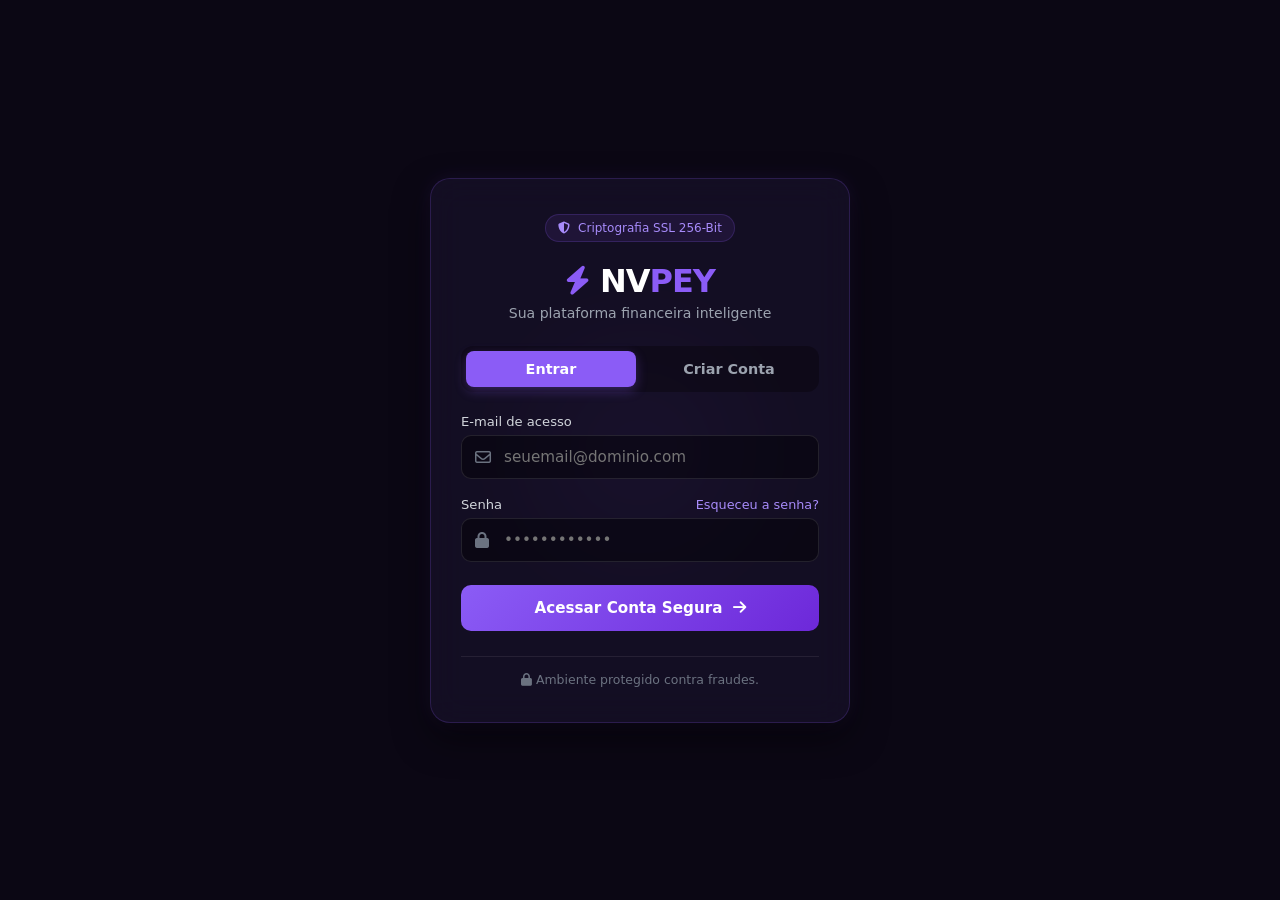
==== index.html @ 15e42b4c "Add files via upload" ====
<!DOCTYPE html>
<html lang="pt-BR">
<head>
    <meta charset="UTF-8">
    <meta name="viewport" content="width=device-width, initial-scale=1.0">
    <title>NVPEY | Banco Digital</title>
    <link rel="stylesheet" href="https://cdnjs.cloudflare.com/ajax/libs/font-awesome/6.4.0/css/all.min.css" />
    <link rel="stylesheet" href="login-style.css">
</head>
<body>

    <div class="bg-glow"></div>

    <main class="login-clean-container">

        <div class="security-badge">
            <i class="fa-solid fa-shield-halved"></i>
            <span>Criptografia SSL 256-Bit</span>
        </div>

        <header class="login-header">
            <div class="logo">
                <i class="fa-solid fa-bolt"></i>
                <h1>NV<span>PEY</span></h1>
            </div>
            <p>Sua plataforma financeira inteligente</p>
        </header>

        <!-- NAVEGAÇÃO ENTRE ABAS -->
        <div class="auth-tabs">
            <button class="tab-btn active" onclick="switchTab('login')">Entrar</button>
            <button class="tab-btn" onclick="switchTab('register')">Criar Conta</button>
        </div>

        <!-- FORMULÁRIO 1: LOGIN -->
        <form id="loginForm" class="auth-form active" onsubmit="handleLogin(event)">
            <div class="input-field">
                <label for="loginEmail">E-mail de acesso</label>
                <div class="input-box">
                    <i class="fa-regular fa-envelope input-icon"></i>
                    <input type="email" id="loginEmail" placeholder="seuemail@dominio.com" required>
                </div>
            </div>

            <div class="input-field">
                <div class="label-row">
                    <label for="loginPassword">Senha</label>
                    <a href="#" class="forgot-pass" onclick="switchTab('forgot'); return false;">Esqueceu a senha?</a>
                </div>
                <div class="input-box">
                    <i class="fa-solid fa-lock input-icon"></i>
                    <input type="password" id="loginPassword" placeholder="••••••••••••" required minlength="6">
                </div>
            </div>

            <button type="submit" class="btn-primary">
                <span>Acessar Conta Segura</span>
                <i class="fa-solid fa-arrow-right"></i>
            </button>
        </form>

        <!-- FORMULÁRIO 2: CRIAR CONTA -->
        <form id="registerForm" class="auth-form" onsubmit="handleRegister(event)">
            <div class="input-field">
                <label for="regName">Nome Completo</label>
                <div class="input-box">
                    <i class="fa-regular fa-user input-icon"></i>
                    <input type="text" id="regName" placeholder="Seu nome completo" required>
                </div>
            </div>

            <div class="input-field">
                <label for="regEmail">E-mail de cadastro</label>
                <div class="input-box">
                    <i class="fa-regular fa-envelope input-icon"></i>
                    <input type="email" id="regEmail" placeholder="seuemail@dominio.com" required>
                </div>
            </div>

            <div class="input-field">
                <label for="regPassword">Crie uma Senha</label>
                <div class="input-box">
                    <i class="fa-solid fa-lock input-icon"></i>
                    <input type="password" id="regPassword" placeholder="Mínimo 6 caracteres" required minlength="6">
                </div>
            </div>

            <button type="submit" class="btn-primary">
                <span>Cadastrar e Entrar</span>
                <i class="fa-solid fa-user-plus"></i>
            </button>
        </form>

        <!-- FORMULÁRIO 3: ESQUECI A SENHA -->
        <form id="forgotForm" class="auth-form" onsubmit="handleForgot(event)">
            <p class="form-desc">Digite seu e-mail cadastrado. Enviaremos um link para redefinir sua senha.</p>
            
            <div class="input-field">
                <label for="forgotEmail">E-mail de acesso</label>
                <div class="input-box">
                    <i class="fa-regular fa-envelope input-icon"></i>
                    <input type="email" id="forgotEmail" placeholder="seuemail@dominio.com" required>
                </div>
            </div>

            <button type="submit" class="btn-primary">
                <span>Enviar Link de Recuperação</span>
                <i class="fa-solid fa-paper-plane"></i>
            </button>

            <button type="button" class="btn-secondary" onclick="switchTab('login')">
                Voltar para o Login
            </button>
        </form>

        <footer class="login-footer">
            <p><i class="fa-solid fa-lock"></i> Ambiente protegido contra fraudes.</p>
        </footer>

    </main>

    <script src="mascote.js"></script>
</body>
</html>
---- login-style.css ----
* {
    margin: 0;
    padding: 0;
    box-sizing: border-box;
    font-family: 'Segoe UI', system-ui, -apple-system, sans-serif;
}

body {
    background-color: #0b0714;
    color: #ffffff;
    min-height: 100vh;
    display: flex;
    justify-content: center;
    align-items: center;
    padding: 20px;
    position: relative;
    overflow-x: hidden;
}

.bg-glow {
    position: absolute;
    width: 350px;
    height: 350px;
    background: radial-gradient(circle, rgba(139, 92, 246, 0.25) 0%, rgba(0, 0, 0, 0) 70%);
    top: 50%;
    left: 50%;
    transform: translate(-50%, -50%);
    pointer-events: none;
    z-index: 0;
}

.login-clean-container {
    background: rgba(22, 16, 38, 0.85);
    backdrop-filter: blur(16px);
    -webkit-backdrop-filter: blur(16px);
    border: 1px solid rgba(139, 92, 246, 0.2);
    border-radius: 20px;
    width: 100%;
    max-width: 420px;
    padding: 35px 30px;
    box-shadow: 0 15px 35px rgba(0, 0, 0, 0.5), 0 0 20px rgba(139, 92, 246, 0.1);
    position: relative;
    z-index: 1;
}

.security-badge {
    display: flex;
    align-items: center;
    justify-content: center;
    gap: 8px;
    font-size: 0.75rem;
    color: #a78bfa;
    background: rgba(139, 92, 246, 0.1);
    padding: 6px 12px;
    border-radius: 20px;
    border: 1px solid rgba(139, 92, 246, 0.2);
    margin: 0 auto 20px auto;
    width: fit-content;
}

.login-header {
    text-align: center;
    margin-bottom: 25px;
}

.logo {
    display: flex;
    align-items: center;
    justify-content: center;
    gap: 10px;
    font-size: 1.8rem;
    color: #8b5cf6;
}

.logo h1 {
    font-size: 2rem;
    font-weight: 800;
    letter-spacing: -1px;
    color: #fff;
}

.logo span {
    color: #8b5cf6;
}

.login-header p {
    color: #9ca3af;
    font-size: 0.88rem;
    margin-top: 5px;
}

.auth-tabs {
    display: flex;
    gap: 8px;
    background: rgba(0, 0, 0, 0.3);
    padding: 5px;
    border-radius: 12px;
    margin-bottom: 22px;
}

.tab-btn {
    flex: 1;
    padding: 10px;
    border: none;
    background: transparent;
    color: #9ca3af;
    border-radius: 8px;
    cursor: pointer;
    font-weight: 600;
    font-size: 0.9rem;
    transition: all 0.3s ease;
}

.tab-btn.active {
    background: #8b5cf6;
    color: #ffffff;
    box-shadow: 0 4px 12px rgba(139, 92, 246, 0.3);
}

.auth-form {
    display: none;
    flex-direction: column;
    gap: 18px;
}

.auth-form.active {
    display: flex;
}

.form-desc {
    font-size: 0.85rem;
    color: #9ca3af;
    line-height: 1.4;
    text-align: center;
}

.input-field {
    display: flex;
    flex-direction: column;
    gap: 6px;
}

.label-row {
    display: flex;
    justify-content: space-between;
    align-items: center;
}

label {
    font-size: 0.82rem;
    color: #d1d5db;
    font-weight: 500;
}

.forgot-pass {
    font-size: 0.8rem;
    color: #a78bfa;
    text-decoration: none;
    transition: color 0.2s;
}

.forgot-pass:hover {
    color: #c4b5fd;
    text-decoration: underline;
}

.input-box {
    position: relative;
    display: flex;
    align-items: center;
}

.input-icon {
    position: absolute;
    left: 14px;
    color: #6b7280;
    font-size: 1rem;
}

.input-box input {
    width: 100%;
    padding: 12px 14px 12px 42px;
    background: rgba(0, 0, 0, 0.4);
    border: 1px solid rgba(255, 255, 255, 0.1);
    border-radius: 10px;
    color: #fff;
    font-size: 0.95rem;
    outline: none;
    transition: border-color 0.3s;
}

.input-box input:focus {
    border-color: #8b5cf6;
    box-shadow: 0 0 8px rgba(139, 92, 246, 0.3);
}

.btn-primary {
    background: linear-gradient(135deg, #8b5cf6 0%, #6d28d9 100%);
    color: #fff;
    border: none;
    padding: 14px;
    border-radius: 10px;
    font-size: 0.95rem;
    font-weight: 600;
    cursor: pointer;
    display: flex;
    align-items: center;
    justify-content: center;
    gap: 10px;
    margin-top: 5px;
    transition: transform 0.2s, box-shadow 0.2s;
}

.btn-primary:hover {
    transform: translateY(-2px);
    box-shadow: 0 6px 20px rgba(139, 92, 246, 0.4);
}

.btn-secondary {
    background: transparent;
    border: 1px solid rgba(255, 255, 255, 0.15);
    color: #d1d5db;
    padding: 12px;
    border-radius: 10px;
    font-size: 0.9rem;
    cursor: pointer;
    transition: background 0.2s;
}

.btn-secondary:hover {
    background: rgba(255, 255, 255, 0.05);
}

.login-footer {
    margin-top: 25px;
    text-align: center;
    border-top: 1px solid rgba(255, 255, 255, 0.08);
    padding-top: 15px;
}

.login-footer p {
    font-size: 0.78rem;
    color: #6b7280;
}
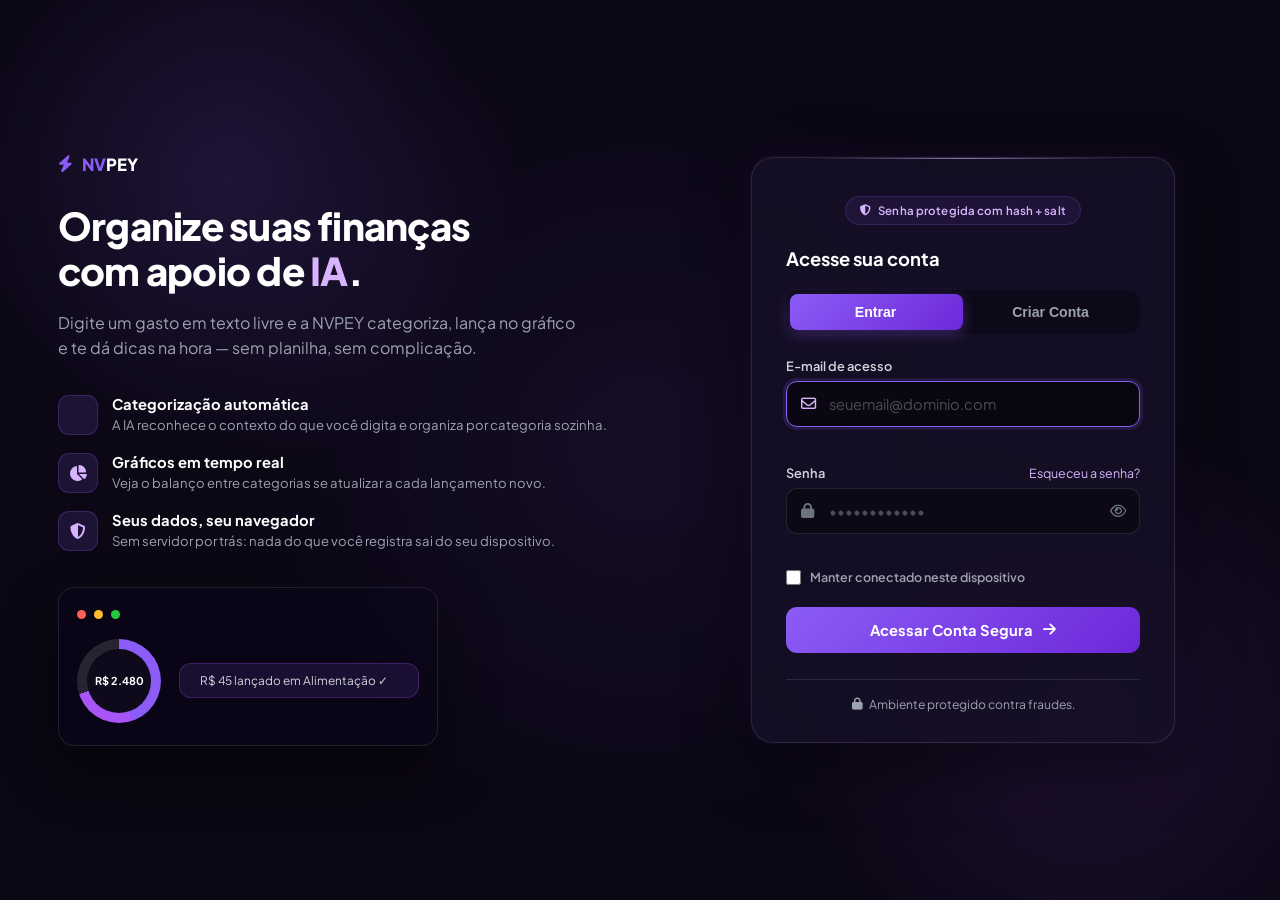
==== commit acafcc2a: "Add files via upload" ====
--- a/index.html
+++ b/index.html
@@ -3,121 +3,275 @@
 <head>
     <meta charset="UTF-8">
     <meta name="viewport" content="width=device-width, initial-scale=1.0">
-    <title>NVPEY | Banco Digital</title>
+    <title>NVPEY | Organize suas finanças com IA</title>
+    <meta name="description" content="NVPEY é uma plataforma financeira inteligente que categoriza seus gastos automaticamente com IA. Seus dados ficam só no seu navegador.">
+
+    <link rel="icon" href="data:image/svg+xml,%3Csvg xmlns='http://www.w3.org/2000/svg' viewBox='0 0 100 100'%3E%3Crect width='100' height='100' rx='22' fill='%238b5cf6'/%3E%3Cpath d='M55 20 L32 56 H48 L44 82 L70 42 H53 Z' fill='white'/%3E%3C/svg%3E">
+
+    <link rel="preconnect" href="https://fonts.googleapis.com">
+    <link rel="preconnect" href="https://fonts.gstatic.com" crossorigin>
+    <link href="https://fonts.googleapis.com/css2?family=Plus+Jakarta+Sans:wght@400;500;600;700;800&display=swap" rel="stylesheet">
     <link rel="stylesheet" href="https://cdnjs.cloudflare.com/ajax/libs/font-awesome/6.4.0/css/all.min.css" />
     <link rel="stylesheet" href="login-style.css">
 </head>
 <body>
 
-    <div class="bg-glow"></div>
-
-    <main class="login-clean-container">
-
-        <div class="security-badge">
-            <i class="fa-solid fa-shield-halved"></i>
-            <span>Criptografia SSL 256-Bit</span>
-        </div>
-
-        <header class="login-header">
-            <div class="logo">
+    <div class="bg-grid" aria-hidden="true"></div>
+    <div class="bg-glow" aria-hidden="true"></div>
+
+    <div class="toast-stack" id="toastStack" aria-live="polite"></div>
+
+    <div class="page-shell">
+
+        <!-- COLUNA DE APRESENTAÇÃO DO PRODUTO -->
+        <section class="showcase-panel">
+            <div class="showcase-logo">
                 <i class="fa-solid fa-bolt"></i>
-                <h1>NV<span>PEY</span></h1>
-            </div>
-            <p>Sua plataforma financeira inteligente</p>
-        </header>
-
-        <!-- NAVEGAÇÃO ENTRE ABAS -->
-        <div class="auth-tabs">
-            <button class="tab-btn active" onclick="switchTab('login')">Entrar</button>
-            <button class="tab-btn" onclick="switchTab('register')">Criar Conta</button>
-        </div>
-
-        <!-- FORMULÁRIO 1: LOGIN -->
-        <form id="loginForm" class="auth-form active" onsubmit="handleLogin(event)">
-            <div class="input-field">
-                <label for="loginEmail">E-mail de acesso</label>
-                <div class="input-box">
-                    <i class="fa-regular fa-envelope input-icon"></i>
-                    <input type="email" id="loginEmail" placeholder="seuemail@dominio.com" required>
-                </div>
-            </div>
-
-            <div class="input-field">
-                <div class="label-row">
-                    <label for="loginPassword">Senha</label>
-                    <a href="#" class="forgot-pass" onclick="switchTab('forgot'); return false;">Esqueceu a senha?</a>
-                </div>
-                <div class="input-box">
-                    <i class="fa-solid fa-lock input-icon"></i>
-                    <input type="password" id="loginPassword" placeholder="••••••••••••" required minlength="6">
-                </div>
-            </div>
-
-            <button type="submit" class="btn-primary">
-                <span>Acessar Conta Segura</span>
-                <i class="fa-solid fa-arrow-right"></i>
-            </button>
-        </form>
-
-        <!-- FORMULÁRIO 2: CRIAR CONTA -->
-        <form id="registerForm" class="auth-form" onsubmit="handleRegister(event)">
-            <div class="input-field">
-                <label for="regName">Nome Completo</label>
-                <div class="input-box">
-                    <i class="fa-regular fa-user input-icon"></i>
-                    <input type="text" id="regName" placeholder="Seu nome completo" required>
-                </div>
-            </div>
-
-            <div class="input-field">
-                <label for="regEmail">E-mail de cadastro</label>
-                <div class="input-box">
-                    <i class="fa-regular fa-envelope input-icon"></i>
-                    <input type="email" id="regEmail" placeholder="seuemail@dominio.com" required>
-                </div>
-            </div>
-
-            <div class="input-field">
-                <label for="regPassword">Crie uma Senha</label>
-                <div class="input-box">
-                    <i class="fa-solid fa-lock input-icon"></i>
-                    <input type="password" id="regPassword" placeholder="Mínimo 6 caracteres" required minlength="6">
-                </div>
-            </div>
-
-            <button type="submit" class="btn-primary">
-                <span>Cadastrar e Entrar</span>
-                <i class="fa-solid fa-user-plus"></i>
-            </button>
-        </form>
-
-        <!-- FORMULÁRIO 3: ESQUECI A SENHA -->
-        <form id="forgotForm" class="auth-form" onsubmit="handleForgot(event)">
-            <p class="form-desc">Digite seu e-mail cadastrado. Enviaremos um link para redefinir sua senha.</p>
-            
-            <div class="input-field">
-                <label for="forgotEmail">E-mail de acesso</label>
-                <div class="input-box">
-                    <i class="fa-regular fa-envelope input-icon"></i>
-                    <input type="email" id="forgotEmail" placeholder="seuemail@dominio.com" required>
-                </div>
-            </div>
-
-            <button type="submit" class="btn-primary">
-                <span>Enviar Link de Recuperação</span>
-                <i class="fa-solid fa-paper-plane"></i>
-            </button>
-
-            <button type="button" class="btn-secondary" onclick="switchTab('login')">
-                Voltar para o Login
-            </button>
-        </form>
-
-        <footer class="login-footer">
-            <p><i class="fa-solid fa-lock"></i> Ambiente protegido contra fraudes.</p>
-        </footer>
-
-    </main>
+                <span>NV<em>PEY</em></span>
+            </div>
+
+            <h1 class="showcase-title">Organize suas finanças<br>com apoio de <span>IA</span>.</h1>
+            <p class="showcase-desc">
+                Digite um gasto em texto livre e a NVPEY categoriza, lança no gráfico
+                e te dá dicas na hora — sem planilha, sem complicação.
+            </p>
+
+            <ul class="feature-list">
+                <li>
+                    <div class="feature-icon"><i class="fa-solid fa-brain-circuit"></i></div>
+                    <div>
+                        <h3>Categorização automática</h3>
+                        <p>A IA reconhece o contexto do que você digita e organiza por categoria sozinha.</p>
+                    </div>
+                </li>
+                <li>
+                    <div class="feature-icon"><i class="fa-solid fa-chart-pie"></i></div>
+                    <div>
+                        <h3>Gráficos em tempo real</h3>
+                        <p>Veja o balanço entre categorias se atualizar a cada lançamento novo.</p>
+                    </div>
+                </li>
+                <li>
+                    <div class="feature-icon"><i class="fa-solid fa-shield-halved"></i></div>
+                    <div>
+                        <h3>Seus dados, seu navegador</h3>
+                        <p>Sem servidor por trás: nada do que você registra sai do seu dispositivo.</p>
+                    </div>
+                </li>
+            </ul>
+
+            <!-- MOCKUP DECORATIVO DO PAINEL -->
+            <div class="preview-mockup" aria-hidden="true">
+                <div class="preview-dot red"></div>
+                <div class="preview-dot yellow"></div>
+                <div class="preview-dot green"></div>
+
+                <div class="preview-body">
+                    <div class="preview-ring">
+                        <span>R$ 2.480</span>
+                    </div>
+                    <div class="preview-chat">
+                        <div class="preview-bubble">
+                            <i class="fa-solid fa-brain-circuit"></i>
+                            <span>R$ 45 lançado em Alimentação ✓</span>
+                        </div>
+                    </div>
+                </div>
+            </div>
+        </section>
+
+        <!-- COLUNA DE AUTENTICAÇÃO -->
+        <main class="login-clean-container">
+
+            <div class="security-badge">
+                <i class="fa-solid fa-shield-halved"></i>
+                <span>Senha protegida com hash + salt</span>
+            </div>
+
+            <header class="login-header login-header-compact">
+                <p>Acesse sua conta</p>
+            </header>
+
+            <!-- NAVEGAÇÃO ENTRE ABAS -->
+            <div class="auth-tabs" id="authTabs">
+                <button type="button" class="tab-btn active" data-tab="login" onclick="switchTab('login')">Entrar</button>
+                <button type="button" class="tab-btn" data-tab="register" onclick="switchTab('register')">Criar Conta</button>
+            </div>
+
+            <!-- FORMULÁRIO 1: LOGIN -->
+            <form id="loginForm" class="auth-form active" onsubmit="handleLogin(event)" novalidate>
+                <div class="input-field">
+                    <label for="loginEmail">E-mail de acesso</label>
+                    <div class="input-box">
+                        <i class="fa-regular fa-envelope input-icon"></i>
+                        <input
+                            type="email"
+                            id="loginEmail"
+                            name="email"
+                            placeholder="seuemail@dominio.com"
+                            autocomplete="email"
+                            inputmode="email"
+                            required>
+                    </div>
+                    <span class="field-hint" id="loginEmailHint"></span>
+                </div>
+
+                <div class="input-field">
+                    <div class="label-row">
+                        <label for="loginPassword">Senha</label>
+                        <a href="#" class="forgot-pass" onclick="switchTab('forgot'); return false;">Esqueceu a senha?</a>
+                    </div>
+                    <div class="input-box">
+                        <i class="fa-solid fa-lock input-icon"></i>
+                        <input
+                            type="password"
+                            id="loginPassword"
+                            name="password"
+                            placeholder="••••••••••••"
+                            autocomplete="current-password"
+                            required
+                            minlength="6">
+                        <button type="button" class="toggle-pass" data-target="loginPassword" aria-label="Mostrar senha">
+                            <i class="fa-regular fa-eye"></i>
+                        </button>
+                    </div>
+                    <span class="field-hint" id="loginPasswordHint"></span>
+                </div>
+
+                <label class="checkbox-row">
+                    <input type="checkbox" id="rememberMe">
+                    <span>Manter conectado neste dispositivo</span>
+                </label>
+
+                <button type="submit" class="btn-primary" id="loginSubmitBtn">
+                    <span class="btn-label">Acessar Conta Segura</span>
+                    <i class="fa-solid fa-arrow-right"></i>
+                    <span class="spinner"></span>
+                </button>
+            </form>
+
+            <!-- FORMULÁRIO 2: CRIAR CONTA -->
+            <form id="registerForm" class="auth-form" onsubmit="handleRegister(event)" novalidate>
+                <div class="input-field">
+                    <label for="regName">Nome completo</label>
+                    <div class="input-box">
+                        <i class="fa-regular fa-user input-icon"></i>
+                        <input
+                            type="text"
+                            id="regName"
+                            name="name"
+                            placeholder="Seu nome completo"
+                            autocomplete="name"
+                            required>
+                    </div>
+                </div>
+
+                <div class="input-field">
+                    <label for="regEmail">E-mail de cadastro</label>
+                    <div class="input-box">
+                        <i class="fa-regular fa-envelope input-icon"></i>
+                        <input
+                            type="email"
+                            id="regEmail"
+                            name="email"
+                            placeholder="seuemail@dominio.com"
+                            autocomplete="email"
+                            inputmode="email"
+                            required>
+                    </div>
+                    <span class="field-hint" id="regEmailHint"></span>
+                </div>
+
+                <div class="input-field">
+                    <label for="regPassword">Crie uma senha</label>
+                    <div class="input-box">
+                        <i class="fa-solid fa-lock input-icon"></i>
+                        <input
+                            type="password"
+                            id="regPassword"
+                            name="new-password"
+                            placeholder="Mínimo 6 caracteres"
+                            autocomplete="new-password"
+                            required
+                            minlength="6">
+                        <button type="button" class="toggle-pass" data-target="regPassword" aria-label="Mostrar senha">
+                            <i class="fa-regular fa-eye"></i>
+                        </button>
+                    </div>
+                    <div class="strength-meter" id="strengthMeter" data-level="0">
+                        <span></span><span></span><span></span><span></span>
+                    </div>
+                    <span class="field-hint" id="regPasswordHint">Use letras, números e um símbolo para uma senha forte.</span>
+                </div>
+
+                <div class="input-field">
+                    <label for="regPasswordConfirm">Confirme a senha</label>
+                    <div class="input-box">
+                        <i class="fa-solid fa-lock input-icon"></i>
+                        <input
+                            type="password"
+                            id="regPasswordConfirm"
+                            name="confirm-password"
+                            placeholder="Repita a senha"
+                            autocomplete="new-password"
+                            required
+                            minlength="6">
+                        <button type="button" class="toggle-pass" data-target="regPasswordConfirm" aria-label="Mostrar senha">
+                            <i class="fa-regular fa-eye"></i>
+                        </button>
+                    </div>
+                    <span class="field-hint" id="regPasswordConfirmHint"></span>
+                </div>
+
+                <label class="checkbox-row">
+                    <input type="checkbox" id="acceptTerms" required>
+                    <span>Li e concordo com os termos de uso deste projeto de demonstração.</span>
+                </label>
+
+                <button type="submit" class="btn-primary" id="registerSubmitBtn">
+                    <span class="btn-label">Cadastrar e Entrar</span>
+                    <i class="fa-solid fa-user-plus"></i>
+                    <span class="spinner"></span>
+                </button>
+            </form>
+
+            <!-- FORMULÁRIO 3: ESQUECI A SENHA -->
+            <form id="forgotForm" class="auth-form" onsubmit="handleForgot(event)" novalidate>
+                <p class="form-desc">Digite seu e-mail cadastrado. Se ele existir na nossa base, mostramos os próximos passos para recuperar o acesso.</p>
+
+                <div class="input-field">
+                    <label for="forgotEmail">E-mail de acesso</label>
+                    <div class="input-box">
+                        <i class="fa-regular fa-envelope input-icon"></i>
+                        <input
+                            type="email"
+                            id="forgotEmail"
+                            name="email"
+                            placeholder="seuemail@dominio.com"
+                            autocomplete="email"
+                            inputmode="email"
+                            required>
+                    </div>
+                </div>
+
+                <button type="submit" class="btn-primary" id="forgotSubmitBtn">
+                    <span class="btn-label">Enviar Link de Recuperação</span>
+                    <i class="fa-solid fa-paper-plane"></i>
+                    <span class="spinner"></span>
+                </button>
+
+                <button type="button" class="btn-secondary" onclick="switchTab('login')">
+                    Voltar para o login
+                </button>
+            </form>
+
+            <footer class="login-footer">
+                <p><i class="fa-solid fa-lock"></i> Ambiente protegido contra fraudes.</p>
+            </footer>
+
+        </main>
+
+    </div>
 
     <script src="mascote.js"></script>
 </body>
--- a/login-style.css
+++ b/login-style.css
@@ -1,143 +1,415 @@
+:root {
+    --bg-deep: #0b0714;
+    --purple-main: #8b5cf6;
+    --purple-light: #a855f7;
+    --purple-neon: #d8b4fe;
+    --purple-deep: #6d28d9;
+    --white-pure: #ffffff;
+    --text-muted: #9ca3af;
+    --text-soft: #d1d5db;
+    --border-line: rgba(255, 255, 255, 0.1);
+    --danger: #f87171;
+    --success: #34d399;
+    --card-bg: rgba(22, 16, 38, 0.85);
+}
+
 * {
     margin: 0;
     padding: 0;
     box-sizing: border-box;
-    font-family: 'Segoe UI', system-ui, -apple-system, sans-serif;
 }
 
 body {
-    background-color: #0b0714;
-    color: #ffffff;
+    font-family: 'Plus Jakarta Sans', 'Segoe UI', system-ui, -apple-system, sans-serif;
+    background-color: var(--bg-deep);
+    color: var(--white-pure);
     min-height: 100vh;
     display: flex;
     justify-content: center;
     align-items: center;
-    padding: 20px;
+    padding: 24px;
     position: relative;
     overflow-x: hidden;
 }
 
+::selection { background: var(--purple-main); color: #fff; }
+
+/* ============ AMBIENT BACKGROUND ============ */
 .bg-glow {
-    position: absolute;
-    width: 350px;
-    height: 350px;
-    background: radial-gradient(circle, rgba(139, 92, 246, 0.25) 0%, rgba(0, 0, 0, 0) 70%);
-    top: 50%;
-    left: 50%;
-    transform: translate(-50%, -50%);
+    position: fixed;
+    inset: 0;
     pointer-events: none;
     z-index: 0;
-}
-
+    background:
+        radial-gradient(480px circle at 18% 20%, rgba(139, 92, 246, 0.16), transparent 60%),
+        radial-gradient(520px circle at 85% 80%, rgba(168, 85, 247, 0.12), transparent 60%),
+        radial-gradient(600px circle at 50% 50%, rgba(139, 92, 246, 0.08), transparent 70%);
+    animation: glow-shift 14s ease-in-out infinite alternate;
+    will-change: opacity; /* Otimização GPU */
+}
+@keyframes glow-shift {
+    0% { opacity: 0.85; }
+    100% { opacity: 1; }
+}
+
+.bg-grid {
+    position: fixed;
+    inset: 0;
+    z-index: 0;
+    pointer-events: none;
+    opacity: 0.35;
+    background-image:
+        linear-gradient(rgba(255,255,255,0.025) 1px, transparent 1px),
+        linear-gradient(90deg, rgba(255,255,255,0.025) 1px, transparent 1px);
+    background-size: 42px 42px;
+    mask-image: radial-gradient(circle at 50% 40%, black 0%, transparent 75%);
+    -webkit-mask-image: radial-gradient(circle at 50% 40%, black 0%, transparent 75%);
+}
+
+@media (prefers-reduced-motion: reduce) {
+    .bg-glow { animation: none; }
+}
+
+/* ============ LAYOUT DE DUAS COLUNAS ============ */
+.page-shell {
+    position: relative;
+    z-index: 1;
+    display: grid;
+    grid-template-columns: 1.05fr 0.95fr;
+    gap: 56px;
+    align-items: center;
+    max-width: 1180px;
+    width: 100%;
+    margin: 0 auto;
+}
+
+/* ============ COLUNA DE APRESENTAÇÃO ============ */
+.showcase-panel {
+    padding: 20px 8px;
+}
+
+.showcase-logo {
+    display: flex;
+    align-items: center;
+    gap: 9px;
+    font-size: 1.05rem;
+    font-weight: 800;
+    color: var(--purple-main);
+    margin-bottom: 28px;
+}
+.showcase-logo em { font-style: normal; color: #fff; }
+
+.showcase-title {
+    font-size: clamp(1.9rem, 3vw, 2.5rem);
+    font-weight: 800;
+    line-height: 1.18;
+    letter-spacing: -0.02em;
+    margin: 0 0 16px;
+}
+.showcase-title span { color: var(--purple-neon); }
+
+.showcase-desc {
+    font-size: 1rem;
+    color: var(--text-muted);
+    max-width: 44ch;
+    line-height: 1.6;
+    margin: 0 0 34px;
+}
+
+.feature-list {
+    list-style: none;
+    display: flex;
+    flex-direction: column;
+    gap: 18px;
+    margin: 0 0 36px;
+}
+.feature-list li {
+    display: flex;
+    align-items: flex-start;
+    gap: 14px;
+}
+.feature-icon {
+    width: 40px; height: 40px;
+    flex-shrink: 0;
+    border-radius: 11px;
+    background: rgba(139, 92, 246, 0.14);
+    border: 1px solid rgba(139, 92, 246, 0.25);
+    color: var(--purple-neon);
+    display: flex;
+    align-items: center;
+    justify-content: center;
+    font-size: 1rem;
+}
+.feature-list h3 {
+    font-size: 0.92rem;
+    font-weight: 700;
+    margin: 0 0 2px;
+}
+.feature-list p {
+    font-size: 0.82rem;
+    color: var(--text-muted);
+    line-height: 1.5;
+    margin: 0;
+}
+
+/* Mockup decorativo do painel do app */
+.preview-mockup {
+    background: rgba(10, 5, 24, 0.6);
+    border: 1px solid var(--border-line);
+    border-radius: 16px;
+    padding: 14px 18px 22px;
+    max-width: 380px;
+    box-shadow: 0 24px 60px rgba(0,0,0,0.45);
+}
+.preview-dot {
+    display: inline-block;
+    width: 9px; height: 9px;
+    border-radius: 50%;
+    margin-right: 5px;
+}
+.preview-dot.red { background: #ff5f56; }
+.preview-dot.yellow { background: #ffbd2e; }
+.preview-dot.green { background: #27c93f; }
+
+.preview-body {
+    display: flex;
+    align-items: center;
+    gap: 18px;
+    margin-top: 16px;
+}
+
+.preview-ring {
+    width: 84px; height: 84px;
+    border-radius: 50%;
+    flex-shrink: 0;
+    background: conic-gradient(var(--purple-main) 0% 45%, var(--purple-light) 45% 70%, rgba(255,255,255,0.12) 70% 100%);
+    display: flex;
+    align-items: center;
+    justify-content: center;
+    position: relative;
+}
+.preview-ring::before {
+    content: '';
+    position: absolute;
+    inset: 10px;
+    border-radius: 50%;
+    background: #0e0a1c;
+}
+.preview-ring span {
+    position: relative;
+    font-size: 0.68rem;
+    font-weight: 700;
+    color: #fff;
+}
+
+.preview-chat { flex: 1; }
+.preview-bubble {
+    display: flex;
+    align-items: center;
+    gap: 8px;
+    background: rgba(139, 92, 246, 0.12);
+    border: 1px solid rgba(168, 85, 247, 0.25);
+    padding: 9px 12px;
+    border-radius: 12px;
+    font-size: 0.74rem;
+    color: var(--text-soft);
+}
+.preview-bubble i { color: var(--purple-neon); font-size: 0.8rem; }
+
+@media (max-width: 980px) {
+    .page-shell { grid-template-columns: 1fr; gap: 30px; max-width: 460px; }
+    .showcase-panel { padding: 0; text-align: left; }
+    .preview-mockup { max-width: none; }
+}
+@media (max-width: 620px) {
+    .feature-list { display: none; }
+    .preview-mockup { display: none; }
+}
+
+/* ============ CARD ============ */
 .login-clean-container {
-    background: rgba(22, 16, 38, 0.85);
-    backdrop-filter: blur(16px);
-    -webkit-backdrop-filter: blur(16px);
-    border: 1px solid rgba(139, 92, 246, 0.2);
-    border-radius: 20px;
+    background: var(--card-bg);
+    backdrop-filter: blur(12px); /* Reduzido de 20px para melhorar performance */
+    -webkit-backdrop-filter: blur(12px);
+    border: 1px solid var(--border-line);
+    border-radius: 22px;
     width: 100%;
-    max-width: 420px;
-    padding: 35px 30px;
-    box-shadow: 0 15px 35px rgba(0, 0, 0, 0.5), 0 0 20px rgba(139, 92, 246, 0.1);
+    max-width: 424px;
+    margin: 0 auto;
+    padding: 38px 34px 30px;
+    box-shadow:
+        0 20px 60px rgba(0, 0, 0, 0.55),
+        0 0 0 1px rgba(139, 92, 246, 0.06),
+        0 0 40px rgba(139, 92, 246, 0.08);
     position: relative;
     z-index: 1;
+    animation: card-in 0.5s cubic-bezier(0.16, 1, 0.3, 1);
+    will-change: transform, opacity;
+}
+
+@keyframes card-in {
+    from { opacity: 0; transform: translateY(14px) scale(0.985); }
+    to { opacity: 1; transform: translateY(0) scale(1); }
+}
+
+.login-clean-container::before {
+    content: '';
+    position: absolute;
+    top: 0; left: 14%; right: 14%;
+    height: 1px;
+    background: linear-gradient(90deg, transparent, var(--purple-neon), transparent);
+    opacity: 0.6;
 }
 
 .security-badge {
     display: flex;
     align-items: center;
     justify-content: center;
-    gap: 8px;
-    font-size: 0.75rem;
-    color: #a78bfa;
+    gap: 7px;
+    font-size: 0.72rem;
+    font-weight: 600;
+    letter-spacing: 0.01em;
+    color: var(--purple-neon);
     background: rgba(139, 92, 246, 0.1);
-    padding: 6px 12px;
+    padding: 6px 14px;
     border-radius: 20px;
     border: 1px solid rgba(139, 92, 246, 0.2);
-    margin: 0 auto 20px auto;
+    margin: 0 auto 22px auto;
     width: fit-content;
 }
+.security-badge i { font-size: 0.7rem; }
 
 .login-header {
     text-align: center;
-    margin-bottom: 25px;
+    margin-bottom: 26px;
 }
 
 .logo {
     display: flex;
     align-items: center;
     justify-content: center;
-    gap: 10px;
-    font-size: 1.8rem;
-    color: #8b5cf6;
+    gap: 9px;
+    font-size: 1.5rem;
+    color: var(--purple-main);
 }
 
 .logo h1 {
-    font-size: 2rem;
+    font-size: 1.9rem;
     font-weight: 800;
-    letter-spacing: -1px;
+    letter-spacing: -0.03em;
     color: #fff;
 }
 
-.logo span {
-    color: #8b5cf6;
-}
+.logo span { color: var(--purple-main); }
 
 .login-header p {
-    color: #9ca3af;
-    font-size: 0.88rem;
-    margin-top: 5px;
-}
-
+    color: var(--text-muted);
+    font-size: 0.86rem;
+    margin-top: 6px;
+}
+
+.login-header-compact {
+    text-align: left;
+    margin-bottom: 20px;
+}
+.login-header-compact p {
+    margin: 0;
+    font-size: 1.15rem;
+    font-weight: 700;
+    color: #fff;
+}
+
+/* ============ CHECKBOX ROW (lembrar-me / termos) ============ */
+.checkbox-row {
+    display: flex;
+    align-items: flex-start;
+    gap: 9px;
+    cursor: pointer;
+    margin-top: -4px;
+}
+.checkbox-row input[type="checkbox"] {
+    margin-top: 2px;
+    width: 15px; height: 15px;
+    accent-color: var(--purple-main);
+    flex-shrink: 0;
+    cursor: pointer;
+}
+.checkbox-row span {
+    font-size: 0.78rem;
+    color: var(--text-muted);
+    line-height: 1.45;
+}
+
+/* ============ TABS ============ */
 .auth-tabs {
-    display: flex;
-    gap: 8px;
-    background: rgba(0, 0, 0, 0.3);
-    padding: 5px;
+    position: relative;
+    display: flex;
+    gap: 4px;
+    background: rgba(0, 0, 0, 0.32);
+    padding: 4px;
     border-radius: 12px;
-    margin-bottom: 22px;
+    margin-bottom: 24px;
+}
+
+.auth-tabs::before {
+    content: '';
+    position: absolute;
+    top: 4px; left: 4px;
+    width: calc(50% - 4px);
+    height: calc(100% - 8px);
+    background: linear-gradient(135deg, var(--purple-main), var(--purple-deep));
+    border-radius: 8px;
+    box-shadow: 0 4px 14px rgba(139, 92, 246, 0.35);
+    transition: transform 0.32s cubic-bezier(0.65, 0, 0.35, 1);
+    z-index: 0;
+}
+.auth-tabs.tab-register::before {
+    transform: translateX(calc(100% + 4px));
 }
 
 .tab-btn {
+    position: relative;
+    z-index: 1;
     flex: 1;
     padding: 10px;
     border: none;
     background: transparent;
-    color: #9ca3af;
+    color: var(--text-muted);
     border-radius: 8px;
     cursor: pointer;
     font-weight: 600;
-    font-size: 0.9rem;
-    transition: all 0.3s ease;
-}
-
-.tab-btn.active {
-    background: #8b5cf6;
-    color: #ffffff;
-    box-shadow: 0 4px 12px rgba(139, 92, 246, 0.3);
-}
-
+    font-size: 0.88rem;
+    transition: color 0.25s;
+}
+
+.tab-btn.active { color: #ffffff; }
+
+/* ============ FORMS ============ */
 .auth-form {
     display: none;
     flex-direction: column;
-    gap: 18px;
-}
-
+    gap: 17px;
+}
 .auth-form.active {
     display: flex;
+    animation: form-in 0.35s ease;
+}
+@keyframes form-in {
+    from { opacity: 0; transform: translateY(6px); }
+    to { opacity: 1; transform: translateY(0); }
 }
 
 .form-desc {
     font-size: 0.85rem;
-    color: #9ca3af;
-    line-height: 1.4;
+    color: var(--text-muted);
+    line-height: 1.5;
     text-align: center;
 }
 
 .input-field {
     display: flex;
     flex-direction: column;
-    gap: 6px;
+    gap: 7px;
 }
 
 .label-row {
@@ -147,22 +419,18 @@
 }
 
 label {
-    font-size: 0.82rem;
-    color: #d1d5db;
-    font-weight: 500;
+    font-size: 0.8rem;
+    color: var(--text-soft);
+    font-weight: 600;
 }
 
 .forgot-pass {
-    font-size: 0.8rem;
-    color: #a78bfa;
+    font-size: 0.78rem;
+    color: var(--purple-neon);
     text-decoration: none;
     transition: color 0.2s;
 }
-
-.forgot-pass:hover {
-    color: #c4b5fd;
-    text-decoration: underline;
-}
+.forgot-pass:hover { color: #fff; text-decoration: underline; }
 
 .input-box {
     position: relative;
@@ -172,73 +440,208 @@
 
 .input-icon {
     position: absolute;
-    left: 14px;
+    left: 15px;
     color: #6b7280;
-    font-size: 1rem;
+    font-size: 0.95rem;
+    transition: color 0.2s;
+    pointer-events: none;
 }
 
 .input-box input {
     width: 100%;
-    padding: 12px 14px 12px 42px;
-    background: rgba(0, 0, 0, 0.4);
-    border: 1px solid rgba(255, 255, 255, 0.1);
-    border-radius: 10px;
+    padding: 13px 14px 13px 42px;
+    background: rgba(0, 0, 0, 0.35);
+    border: 1px solid var(--border-line);
+    border-radius: 11px;
     color: #fff;
-    font-size: 0.95rem;
+    font-size: 0.92rem;
+    font-family: inherit;
     outline: none;
-    transition: border-color 0.3s;
-}
+    transition: border-color 0.25s, box-shadow 0.25s, background 0.25s;
+}
+
+.input-box input::placeholder { color: rgba(255,255,255,0.28); }
+
+.input-box:has(input:focus) .input-icon { color: var(--purple-neon); }
 
 .input-box input:focus {
-    border-color: #8b5cf6;
-    box-shadow: 0 0 8px rgba(139, 92, 246, 0.3);
-}
-
+    border-color: var(--purple-main);
+    background: rgba(0, 0, 0, 0.5);
+    box-shadow: 0 0 0 3px rgba(139, 92, 246, 0.15);
+}
+
+.input-box input.field-valid { border-color: rgba(52, 211, 153, 0.5); }
+.input-box input.field-invalid { border-color: rgba(248, 113, 113, 0.5); }
+
+.toggle-pass {
+    position: absolute;
+    right: 6px;
+    background: transparent;
+    border: none;
+    color: #6b7280;
+    padding: 8px;
+    cursor: pointer;
+    font-size: 0.9rem;
+    border-radius: 8px;
+    transition: color 0.2s, background 0.2s;
+}
+.toggle-pass:hover { color: var(--purple-neon); background: rgba(139, 92, 246, 0.1); }
+
+.field-hint {
+    font-size: 0.72rem;
+    color: var(--text-muted);
+    min-height: 14px;
+}
+.field-hint.error { color: var(--danger); }
+.field-hint.success { color: var(--success); }
+
+/* Password strength meter */
+.strength-meter {
+    display: flex;
+    gap: 4px;
+    margin-top: 2px;
+}
+.strength-meter span {
+    flex: 1;
+    height: 3px;
+    border-radius: 2px;
+    background: rgba(255,255,255,0.08);
+    transition: background 0.25s;
+}
+.strength-meter[data-level="1"] span:nth-child(1) { background: var(--danger); }
+.strength-meter[data-level="2"] span:nth-child(-n+2) { background: #fbbf24; }
+.strength-meter[data-level="3"] span:nth-child(-n+3) { background: #a3e635; }
+.strength-meter[data-level="4"] span { background: var(--success); }
+
+/* ============ BUTTONS & SPINNER ============ */
 .btn-primary {
-    background: linear-gradient(135deg, #8b5cf6 0%, #6d28d9 100%);
+    position: relative;
+    background: linear-gradient(135deg, var(--purple-main) 0%, var(--purple-deep) 100%);
     color: #fff;
     border: none;
     padding: 14px;
-    border-radius: 10px;
-    font-size: 0.95rem;
-    font-weight: 600;
+    border-radius: 11px;
+    font-size: 0.92rem;
+    font-family: inherit;
+    font-weight: 700;
     cursor: pointer;
     display: flex;
     align-items: center;
     justify-content: center;
     gap: 10px;
-    margin-top: 5px;
-    transition: transform 0.2s, box-shadow 0.2s;
-}
-
-.btn-primary:hover {
+    margin-top: 4px;
+    transition: transform 0.2s, box-shadow 0.2s, opacity 0.2s;
+}
+
+.btn-primary:hover:not(:disabled) {
     transform: translateY(-2px);
-    box-shadow: 0 6px 20px rgba(139, 92, 246, 0.4);
+    box-shadow: 0 8px 24px rgba(139, 92, 246, 0.4);
+}
+
+.btn-primary:active:not(:disabled) { transform: translateY(0); }
+
+.btn-primary:disabled {
+    opacity: 0.65;
+    cursor: not-allowed;
+    transform: none;
+}
+
+/* Spinner de Carregamento */
+.btn-primary .spinner {
+    display: none;
+    width: 16px; 
+    height: 16px;
+    border: 2px solid rgba(255, 255, 255, 0.3);
+    border-top-color: #ffffff;
+    border-radius: 50%;
+    animation: spin 0.6s linear infinite;
+    will-change: transform;
+}
+
+.btn-primary.is-loading .spinner { 
+    display: inline-block; 
+}
+
+.btn-primary.is-loading .btn-label,
+.btn-primary.is-loading i:not(.spinner) { 
+    display: none; 
+}
+
+@keyframes spin { 
+    to { transform: rotate(360deg); } 
 }
 
 .btn-secondary {
     background: transparent;
-    border: 1px solid rgba(255, 255, 255, 0.15);
-    color: #d1d5db;
+    border: 1px solid var(--border-line);
+    color: var(--text-soft);
     padding: 12px;
-    border-radius: 10px;
-    font-size: 0.9rem;
+    border-radius: 11px;
+    font-size: 0.88rem;
+    font-family: inherit;
     cursor: pointer;
-    transition: background 0.2s;
-}
-
-.btn-secondary:hover {
-    background: rgba(255, 255, 255, 0.05);
-}
+    transition: background 0.2s, border-color 0.2s;
+}
+.btn-secondary:hover { background: rgba(255, 255, 255, 0.05); border-color: rgba(255,255,255,0.2); }
 
 .login-footer {
-    margin-top: 25px;
+    margin-top: 26px;
     text-align: center;
-    border-top: 1px solid rgba(255, 255, 255, 0.08);
-    padding-top: 15px;
-}
-
+    border-top: 1px solid var(--border-line);
+    padding-top: 16px;
+}
 .login-footer p {
-    font-size: 0.78rem;
-    color: #6b7280;
+    font-size: 0.76rem;
+    color: var(--text-muted);
+    display: flex;
+    align-items: center;
+    justify-content: center;
+    gap: 6px;
+}
+
+/* ============ TOASTS ============ */
+.toast-stack {
+    position: fixed;
+    top: 20px;
+    right: 20px;
+    z-index: 999;
+    display: flex;
+    flex-direction: column;
+    gap: 10px;
+    max-width: 320px;
+}
+
+.toast {
+    display: flex;
+    align-items: flex-start;
+    gap: 10px;
+    background: #150d2a;
+    border: 1px solid var(--border-line);
+    border-left: 3px solid var(--purple-main);
+    padding: 13px 16px;
+    border-radius: 12px;
+    font-size: 0.84rem;
+    color: var(--text-soft);
+    box-shadow: 0 12px 30px rgba(0,0,0,0.5);
+    animation: toast-in 0.3s ease;
+}
+.toast.toast-error { border-left-color: var(--danger); }
+.toast.toast-success { border-left-color: var(--success); }
+.toast i { margin-top: 1px; }
+.toast.toast-error i { color: var(--danger); }
+.toast.toast-success i { color: var(--success); }
+.toast.toast-info i { color: var(--purple-neon); }
+
+@keyframes toast-in {
+    from { opacity: 0; transform: translateX(20px); }
+    to { opacity: 1; transform: translateX(0); }
+}
+.toast.toast-out { animation: toast-out 0.25s ease forwards; }
+@keyframes toast-out {
+    to { opacity: 0; transform: translateX(20px); }
+}
+
+@media (max-width: 480px) {
+    .login-clean-container { padding: 30px 22px 24px; border-radius: 18px; }
+    .toast-stack { left: 16px; right: 16px; max-width: none; }
 }
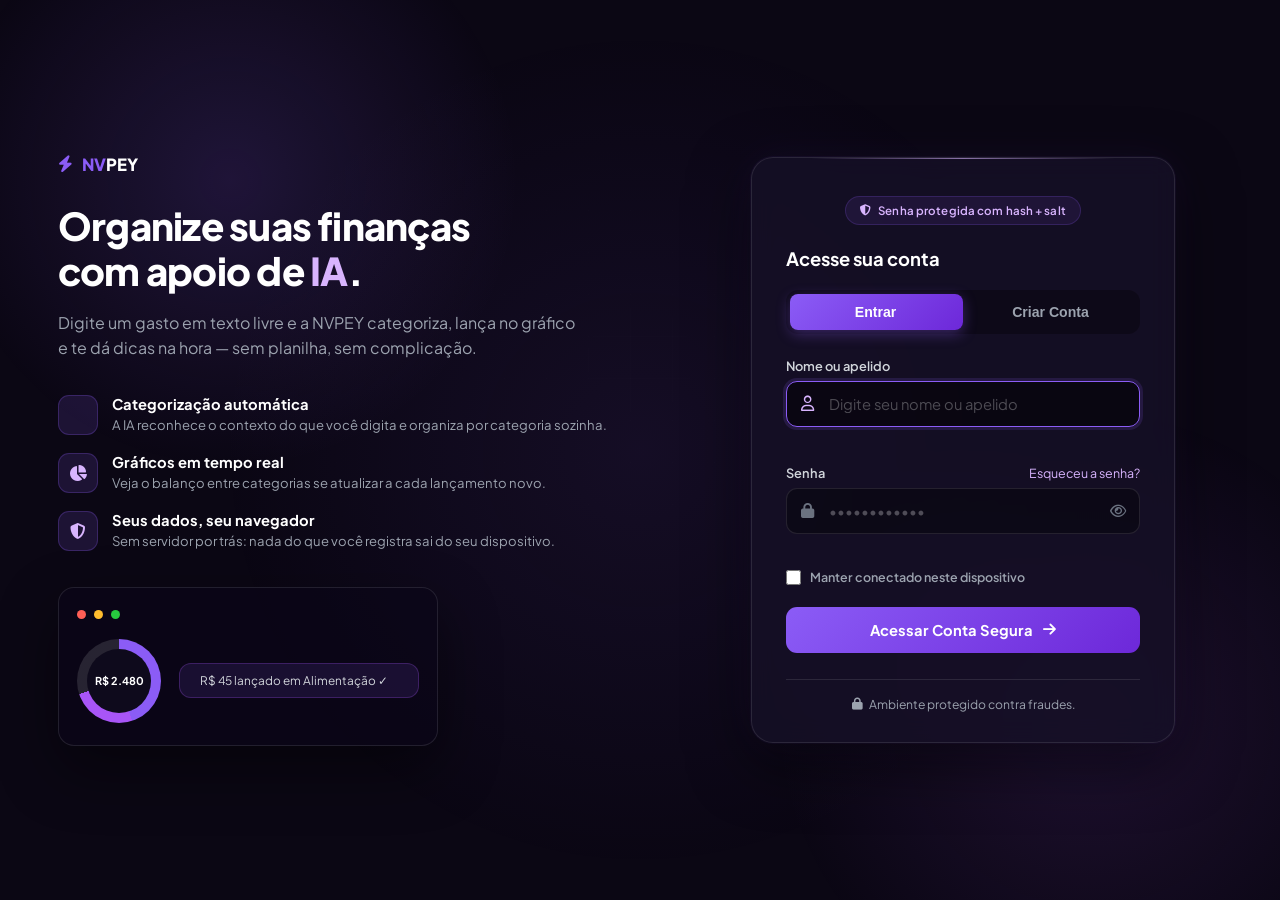
==== commit 6bdcb079: "Add files via upload" ====
--- a/index.html
+++ b/index.html
@@ -101,19 +101,18 @@
             <!-- FORMULÁRIO 1: LOGIN -->
             <form id="loginForm" class="auth-form active" onsubmit="handleLogin(event)" novalidate>
                 <div class="input-field">
-                    <label for="loginEmail">E-mail de acesso</label>
-                    <div class="input-box">
-                        <i class="fa-regular fa-envelope input-icon"></i>
-                        <input
-                            type="email"
-                            id="loginEmail"
-                            name="email"
-                            placeholder="seuemail@dominio.com"
-                            autocomplete="email"
-                            inputmode="email"
+                    <label for="loginUsername">Nome ou apelido</label>
+                    <div class="input-box">
+                        <i class="fa-regular fa-user input-icon"></i>
+                        <input
+                            type="text"
+                            id="loginUsername"
+                            name="username"
+                            placeholder="Digite seu nome ou apelido"
+                            autocomplete="username"
                             required>
                     </div>
-                    <span class="field-hint" id="loginEmailHint"></span>
+                    <span class="field-hint" id="loginUsernameHint"></span>
                 </div>
 
                 <div class="input-field">
@@ -153,33 +152,19 @@
             <!-- FORMULÁRIO 2: CRIAR CONTA -->
             <form id="registerForm" class="auth-form" onsubmit="handleRegister(event)" novalidate>
                 <div class="input-field">
-                    <label for="regName">Nome completo</label>
+                    <label for="regName">Nome ou apelido</label>
                     <div class="input-box">
                         <i class="fa-regular fa-user input-icon"></i>
                         <input
                             type="text"
                             id="regName"
                             name="name"
-                            placeholder="Seu nome completo"
-                            autocomplete="name"
-                            required>
-                    </div>
-                </div>
-
-                <div class="input-field">
-                    <label for="regEmail">E-mail de cadastro</label>
-                    <div class="input-box">
-                        <i class="fa-regular fa-envelope input-icon"></i>
-                        <input
-                            type="email"
-                            id="regEmail"
-                            name="email"
-                            placeholder="seuemail@dominio.com"
-                            autocomplete="email"
-                            inputmode="email"
-                            required>
-                    </div>
-                    <span class="field-hint" id="regEmailHint"></span>
+                            placeholder="Escolha um nome ou apelido"
+                            autocomplete="username"
+                            required
+                            minlength="3">
+                    </div>
+                    <span class="field-hint" id="regNameHint">É esse nome que você vai usar para entrar depois.</span>
                 </div>
 
                 <div class="input-field">
@@ -237,26 +222,25 @@
 
             <!-- FORMULÁRIO 3: ESQUECI A SENHA -->
             <form id="forgotForm" class="auth-form" onsubmit="handleForgot(event)" novalidate>
-                <p class="form-desc">Digite seu e-mail cadastrado. Se ele existir na nossa base, mostramos os próximos passos para recuperar o acesso.</p>
-
-                <div class="input-field">
-                    <label for="forgotEmail">E-mail de acesso</label>
-                    <div class="input-box">
-                        <i class="fa-regular fa-envelope input-icon"></i>
-                        <input
-                            type="email"
-                            id="forgotEmail"
-                            name="email"
-                            placeholder="seuemail@dominio.com"
-                            autocomplete="email"
-                            inputmode="email"
+                <p class="form-desc">Como o acesso aqui usa nome/apelido em vez de e-mail, não é possível recuperar a senha automaticamente. Digite seu nome abaixo para confirmar se ele existe nesse dispositivo.</p>
+
+                <div class="input-field">
+                    <label for="forgotUsername">Nome ou apelido</label>
+                    <div class="input-box">
+                        <i class="fa-regular fa-user input-icon"></i>
+                        <input
+                            type="text"
+                            id="forgotUsername"
+                            name="username"
+                            placeholder="Seu nome ou apelido"
+                            autocomplete="username"
                             required>
                     </div>
                 </div>
 
                 <button type="submit" class="btn-primary" id="forgotSubmitBtn">
-                    <span class="btn-label">Enviar Link de Recuperação</span>
-                    <i class="fa-solid fa-paper-plane"></i>
+                    <span class="btn-label">Verificar Conta</span>
+                    <i class="fa-solid fa-magnifying-glass"></i>
                     <span class="spinner"></span>
                 </button>
 
